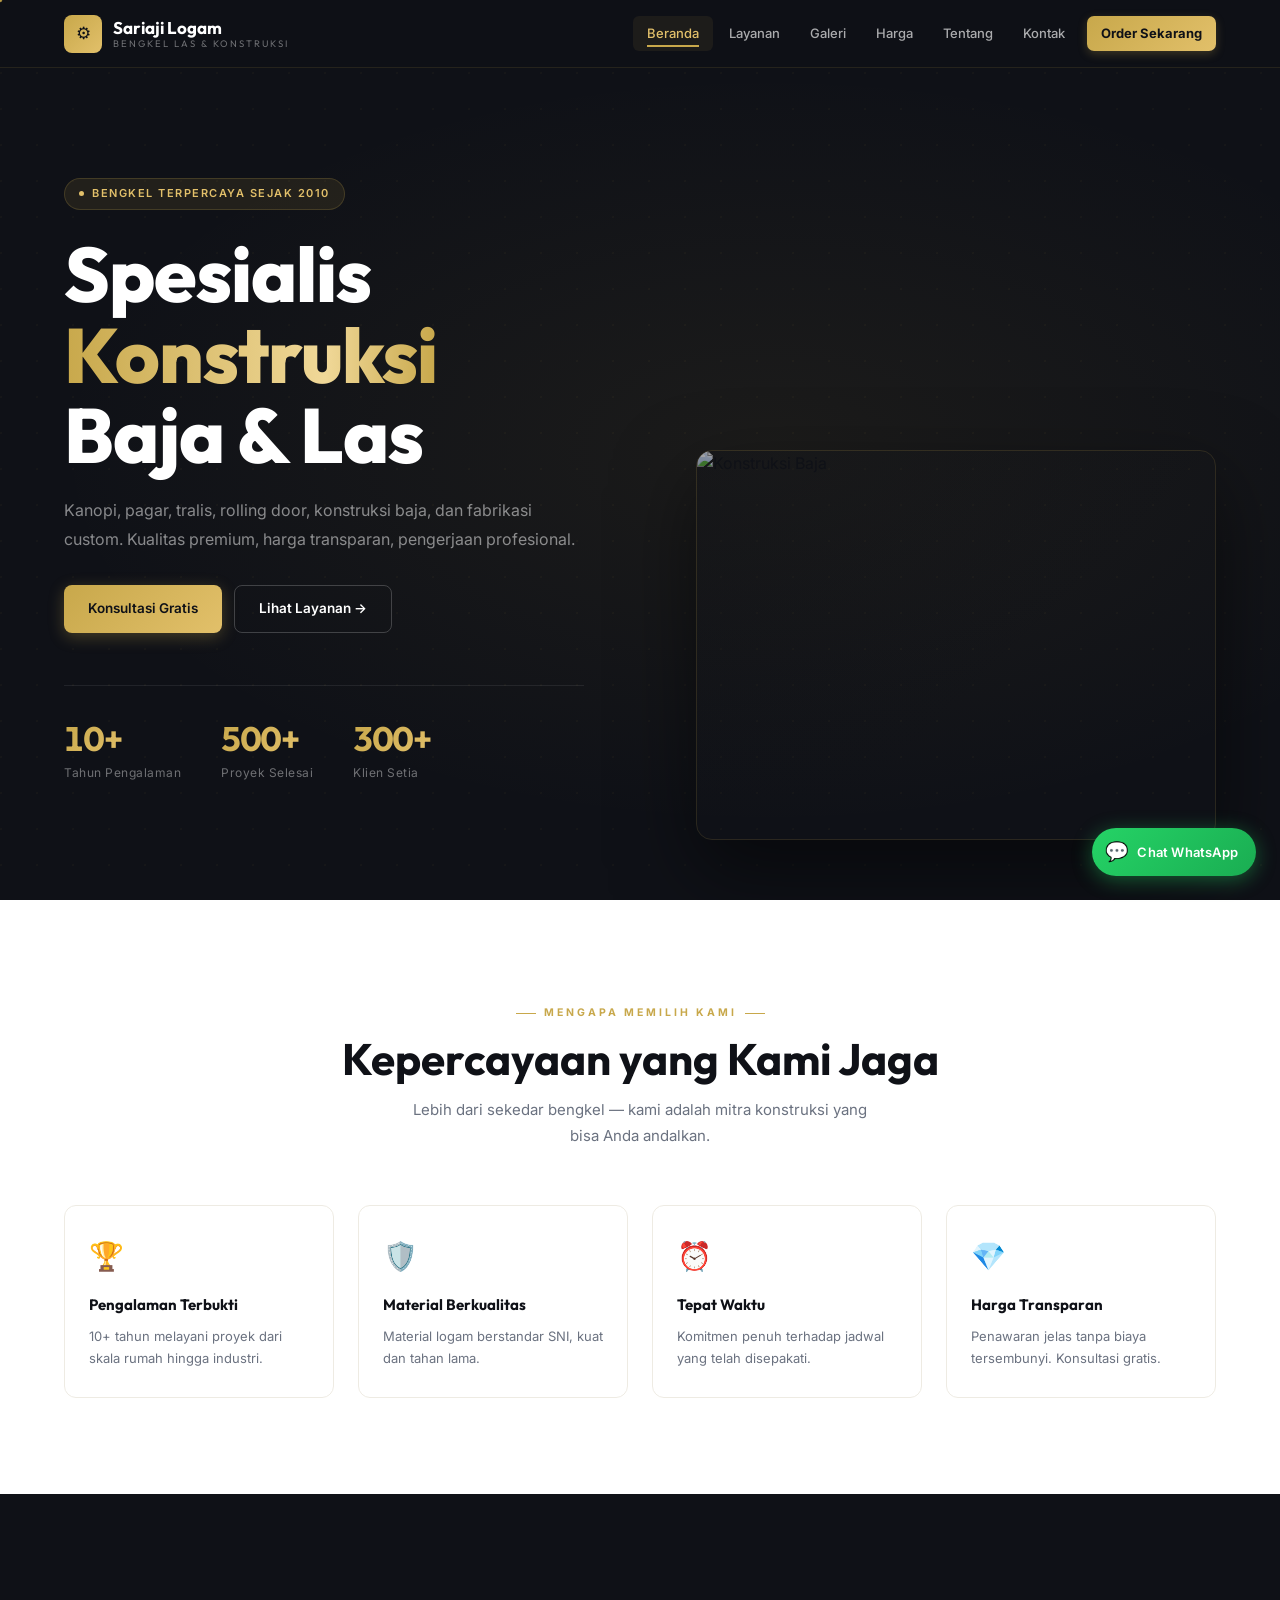
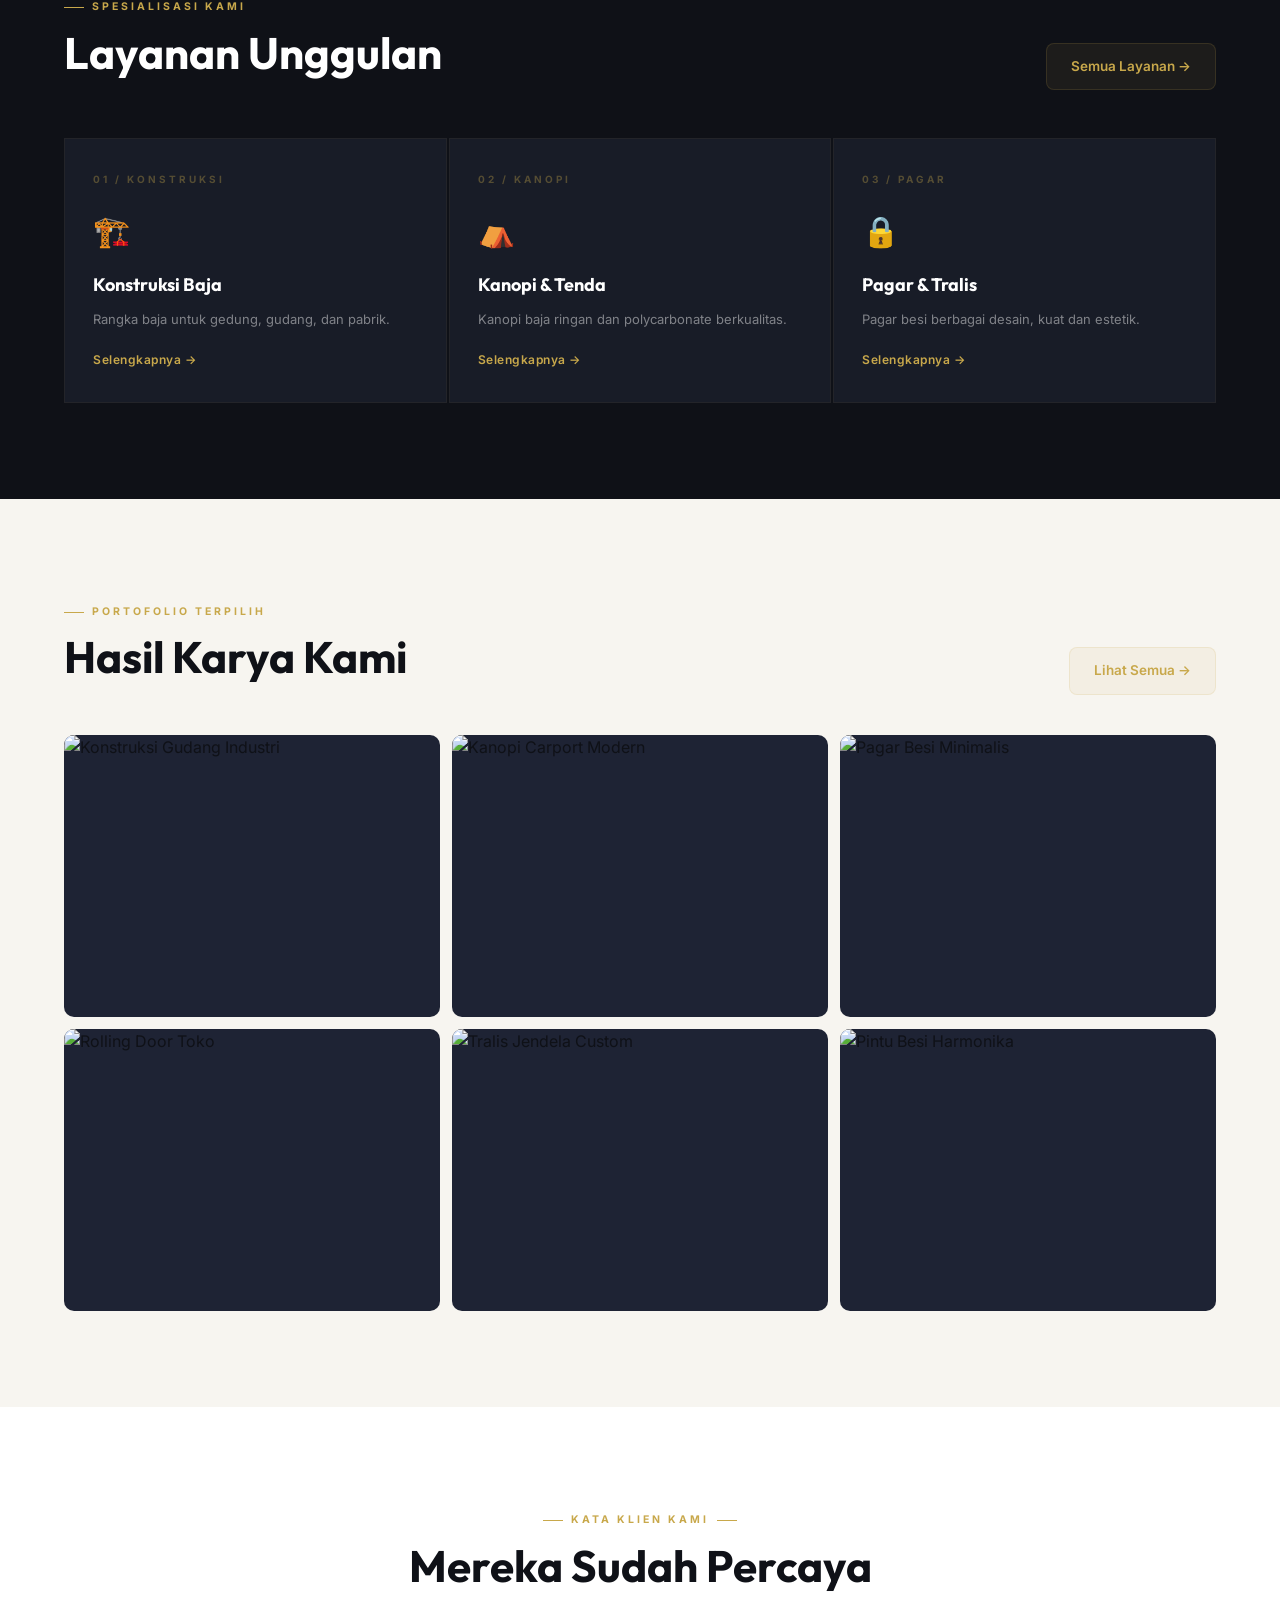
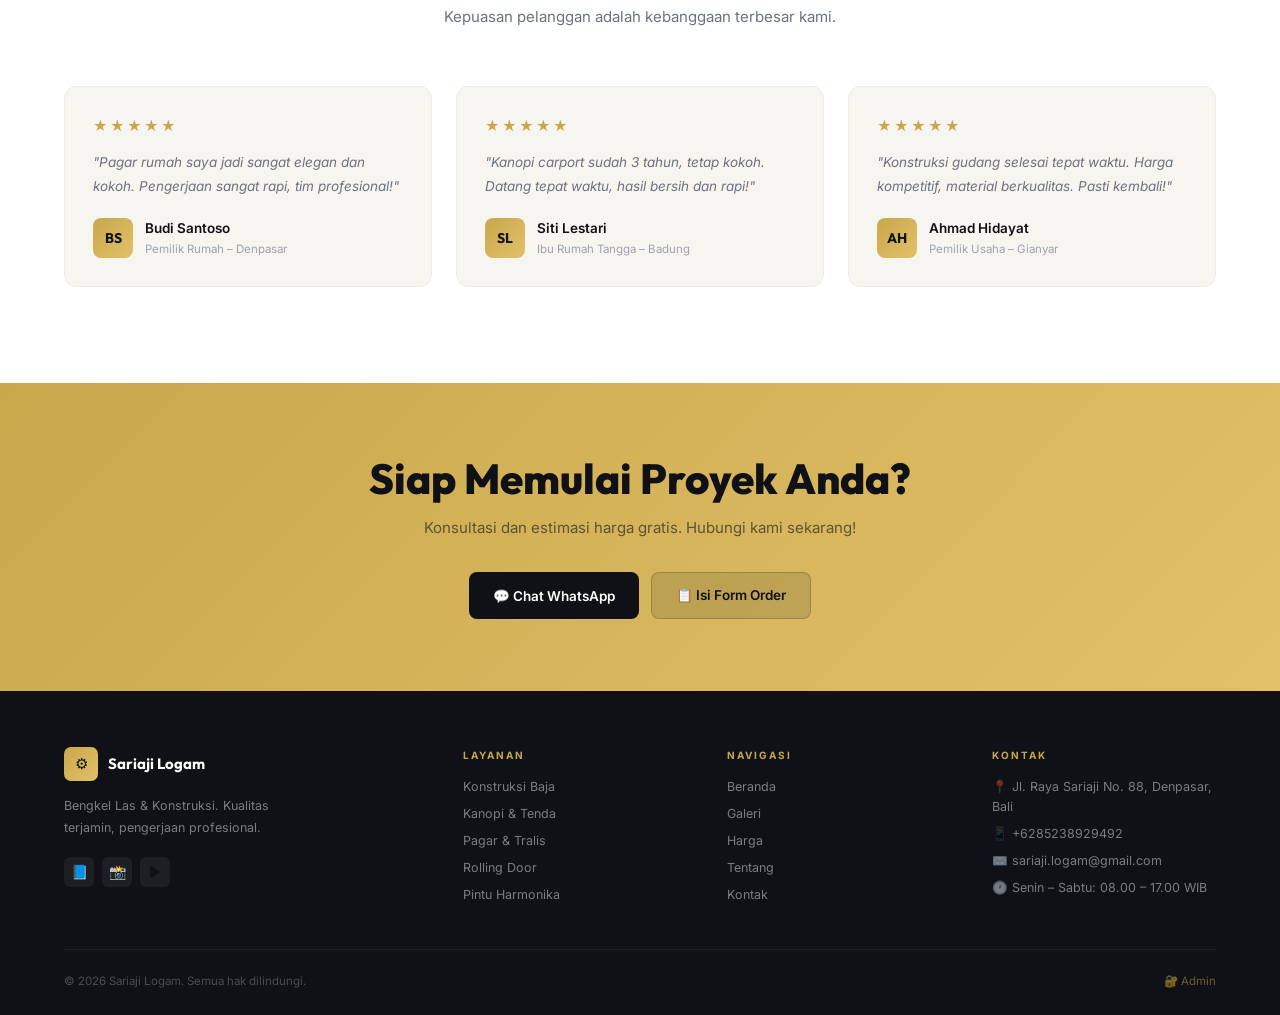
==== index.html @ da73a46d "kedua" ====
<!DOCTYPE html>
<html lang="id">
<head>
<meta charset="UTF-8"/>
<meta name="viewport" content="width=device-width,initial-scale=1.0"/>
<title>Sariaji Logam – Bengkel Las & Konstruksi</title>
<link rel="stylesheet" href="css/style.css"/>
<link rel="stylesheet" href="css/animate.css"/>
<link rel="stylesheet" href="css/home.css"/>
</head>
<body>

<div id="nav-root"></div>

<!-- HERO -->
<section class="hero">
  <div class="hero-grid"></div>
  <div class="hero-content">
    <div class="hero-badge a1">Bengkel Terpercaya Sejak 2010</div>
    <h1 class="a2">Spesialis<br><span class="gold-text gold-shimmer">Konstruksi</span><br>Baja & Las</h1>
    <p class="hero-desc a3">Kanopi, pagar, tralis, rolling door, konstruksi baja, dan fabrikasi custom. Kualitas premium, harga transparan, pengerjaan profesional.</p>
    <div class="hero-actions a4">
      <a href="pages/kontak.html" class="btn btn-gold">Konsultasi Gratis</a>
      <a href="pages/layanan.html" class="btn btn-outline">Lihat Layanan →</a>
    </div>
    <div class="hero-stats a5">
      <div class="hero-stat"><div class="hero-stat-num gold-text" data-count="10" data-suffix="+">10+</div><div class="hero-stat-lbl">Tahun Pengalaman</div></div>
      <div class="hero-stat"><div class="hero-stat-num gold-text" data-count="500" data-suffix="+">500+</div><div class="hero-stat-lbl">Proyek Selesai</div></div>
      <div class="hero-stat"><div class="hero-stat-num gold-text" data-count="300" data-suffix="+">300+</div><div class="hero-stat-lbl">Klien Setia</div></div>
    </div>
  </div>
  <div class="hero-visual a1">
    <img src="https://images.unsplash.com/photo-1504307651254-35680f356dfd?w=800&q=80" alt="Konstruksi Baja"/>
    <div class="hero-visual-overlay"></div>
  </div>
</section>

<!-- WHY -->
<section class="why">
  <div class="sec-head center reveal">
    <div class="tag">Mengapa Memilih Kami</div>
    <h2 class="sec-title">Kepercayaan yang Kami Jaga</h2>
    <p class="sec-sub">Lebih dari sekedar bengkel — kami adalah mitra konstruksi yang bisa Anda andalkan.</p>
  </div>
  <div class="why-grid stagger-children">
    <div class="why-card reveal"><div class="why-icon">🏆</div><div class="why-title">Pengalaman Terbukti</div><p class="why-desc">10+ tahun melayani proyek dari skala rumah hingga industri.</p></div>
    <div class="why-card reveal"><div class="why-icon">🛡️</div><div class="why-title">Material Berkualitas</div><p class="why-desc">Material logam berstandar SNI, kuat dan tahan lama.</p></div>
    <div class="why-card reveal"><div class="why-icon">⏰</div><div class="why-title">Tepat Waktu</div><p class="why-desc">Komitmen penuh terhadap jadwal yang telah disepakati.</p></div>
    <div class="why-card reveal"><div class="why-icon">💎</div><div class="why-title">Harga Transparan</div><p class="why-desc">Penawaran jelas tanpa biaya tersembunyi. Konsultasi gratis.</p></div>
  </div>
</section>

<!-- SERVICES PREVIEW -->
<section class="services-preview">
  <div class="sv-head reveal">
    <div>
      <div class="tag" style="color:var(--gold)">Spesialisasi Kami</div>
      <h2 class="sec-title" style="color:var(--white)">Layanan Unggulan</h2>
    </div>
    <a href="pages/layanan.html" class="btn btn-ghost">Semua Layanan →</a>
  </div>
  <div class="sv-grid" id="svGrid"></div>
</section>

<!-- MINI GALLERY -->
<section class="mini-gallery">
  <div class="mg-head reveal">
    <div>
      <div class="tag">Portofolio Terpilih</div>
      <h2 class="sec-title">Hasil Karya Kami</h2>
    </div>
    <a href="pages/galeri.html" class="btn btn-ghost">Lihat Semua →</a>
  </div>
  <div class="mg-grid" id="mgGrid"></div>
</section>

<!-- TESTIMONIALS -->
<section class="testi">
  <div class="sec-head center reveal">
    <div class="tag">Kata Klien Kami</div>
    <h2 class="sec-title">Mereka Sudah Percaya</h2>
    <p class="sec-sub">Kepuasan pelanggan adalah kebanggaan terbesar kami.</p>
  </div>
  <div class="ts-grid stagger-children">
    <div class="ts-card reveal"><div class="ts-stars">★★★★★</div><p class="ts-text">"Pagar rumah saya jadi sangat elegan dan kokoh. Pengerjaan sangat rapi, tim profesional!"</p><div class="ts-author"><div class="ts-avatar">BS</div><div><div class="ts-name">Budi Santoso</div><div class="ts-role">Pemilik Rumah – Denpasar</div></div></div></div>
    <div class="ts-card reveal"><div class="ts-stars">★★★★★</div><p class="ts-text">"Kanopi carport sudah 3 tahun, tetap kokoh. Datang tepat waktu, hasil bersih dan rapi!"</p><div class="ts-author"><div class="ts-avatar">SL</div><div><div class="ts-name">Siti Lestari</div><div class="ts-role">Ibu Rumah Tangga – Badung</div></div></div></div>
    <div class="ts-card reveal"><div class="ts-stars">★★★★★</div><p class="ts-text">"Konstruksi gudang selesai tepat waktu. Harga kompetitif, material berkualitas. Pasti kembali!"</p><div class="ts-author"><div class="ts-avatar">AH</div><div><div class="ts-name">Ahmad Hidayat</div><div class="ts-role">Pemilik Usaha – Gianyar</div></div></div></div>
  </div>
</section>

<!-- CTA BAND -->
<section class="cta-band">
  <h2>Siap Memulai Proyek Anda?</h2>
  <p>Konsultasi dan estimasi harga gratis. Hubungi kami sekarang!</p>
  <div class="cta-btns">
    <button class="btn btn-dark" id="ctaWA">💬 Chat WhatsApp</button>
    <a href="pages/kontak.html" class="btn" style="background:rgba(15,17,23,.12);color:var(--dark);border:1.5px solid rgba(15,17,23,.2)">📋 Isi Form Order</a>
  </div>
</section>

<div id="footer-root"></div>

<script src="js/app.js"></script>
<script>
document.getElementById('nav-root').innerHTML    = renderNavbar('beranda', '');
document.getElementById('footer-root').innerHTML = renderFooter('');

// Services
const sv = Store.get('layanan').filter(l=>l.aktif).slice(0,3);
document.getElementById('svGrid').innerHTML = sv.map((s,i)=>`
  <a href="pages/layanan.html" class="sv-card reveal">
    <div class="sv-num">0${i+1} / ${s.nama.split(' ')[0].toUpperCase()}</div>
    <div class="sv-icon">${s.icon}</div>
    <div class="sv-name">${s.nama}</div>
    <p class="sv-desc">${s.desc}</p>
    <div class="sv-link">Selengkapnya →</div>
  </a>`).join('');

// Gallery
const gl = Store.get('galeri').slice(0,6);
document.getElementById('mgGrid').innerHTML = gl.map(g=>`
  <div class="mg-item reveal">
    <img src="${g.img}" alt="${g.judul}" loading="lazy"/>
    <div class="mg-overlay"><div class="mg-label">${g.judul}</div></div>
  </div>`).join('');

// WA
document.getElementById('ctaWA').onclick = ()=>{
  const info = Store.get('info');
  window.open(`https://wa.me/${info.wa}?text=${encodeURIComponent('Halo Sariaji Logam, saya ingin konsultasi proyek.')}`, '_blank');
};

// Re-observe reveals
document.querySelectorAll('.reveal').forEach(el => ro.observe(el));
</script>
<script src="js/animate.js"></script>
<script src="../js/animate.js"></script>
</body>
</html>
---- css/style.css ----
@import url('https://fonts.googleapis.com/css2?family=Outfit:wght@300;400;500;600;700;800&family=Inter:wght@300;400;500;600&display=swap');

:root {
  --dark:    #0f1117;
  --dark2:   #181c27;
  --dark3:   #1e2334;
  --gold:    #c8a84b;
  --gold2:   #e2c06a;
  --gold3:   #f0d898;
  --light:   #f7f5f0;
  --light2:  #eeebe3;
  --white:   #ffffff;
  --text:    #0f1117;
  --muted:   #6b7280;
  --muted2:  #9ca3af;
  --border:  rgba(200,168,75,.15);
  --radius:  10px;
  --shadow:  0 4px 24px rgba(15,17,23,.08);
  --shadow2: 0 12px 48px rgba(15,17,23,.14);
  --trans:   all .22s ease;
}

*,*::before,*::after { margin:0; padding:0; box-sizing:border-box; }
html { scroll-behavior:smooth; }
body { font-family:'Inter',sans-serif; background:var(--light); color:var(--text); overflow-x:hidden; line-height:1.6; }
img { max-width:100%; height:auto; display:block; }
a { text-decoration:none; color:inherit; }
button { font-family:'Inter',sans-serif; cursor:pointer; border:none; }
::-webkit-scrollbar { width:5px; }
::-webkit-scrollbar-track { background:var(--light2); }
::-webkit-scrollbar-thumb { background:var(--gold); border-radius:3px; }

/* ── TYPOGRAPHY ── */
.gold-text {
  background:linear-gradient(135deg,var(--gold),var(--gold2));
  -webkit-background-clip:text; -webkit-text-fill-color:transparent; background-clip:text;
}
h1,h2,h3,h4 { font-family:'Outfit',sans-serif; line-height:1.15; }

.tag {
  display:inline-flex; align-items:center; gap:8px;
  font-size:10.5px; font-weight:700; letter-spacing:3px;
  text-transform:uppercase; color:var(--gold); margin-bottom:12px;
}
.tag::before { content:''; width:20px; height:1px; background:var(--gold); }

.sec-head { margin-bottom:56px; }
.sec-head.center { text-align:center; }
.sec-head.center .tag { justify-content:center; }
.sec-head.center .tag::before,.sec-head.center .tag::after { content:''; width:20px; height:1px; background:var(--gold); }

h2.sec-title {
  font-size:clamp(26px,3.8vw,44px); font-weight:700;
  color:var(--dark); margin-bottom:12px;
}
.sec-sub { font-size:15px; color:var(--muted); max-width:480px; line-height:1.75; }
.sec-head.center .sec-sub { margin:0 auto; }

/* ── BUTTONS ── */
.btn {
  display:inline-flex; align-items:center; gap:8px;
  font-weight:600; font-size:13.5px; padding:12px 24px;
  border-radius:8px; transition:var(--trans); cursor:pointer; border:none;
}
.btn-gold {
  background:linear-gradient(135deg,var(--gold),var(--gold2));
  color:var(--dark); box-shadow:0 4px 16px rgba(200,168,75,.3);
}
.btn-gold:hover { transform:translateY(-2px); box-shadow:0 8px 24px rgba(200,168,75,.4); }
.btn-outline { background:transparent; border:1.5px solid rgba(255,255,255,.2); color:var(--white); }
.btn-outline:hover { border-color:var(--gold); color:var(--gold); }
.btn-dark { background:var(--dark); color:var(--white); }
.btn-dark:hover { background:var(--dark3); transform:translateY(-1px); }
.btn-ghost { background:rgba(200,168,75,.08); color:var(--gold); border:1px solid var(--border); }
.btn-ghost:hover { background:rgba(200,168,75,.15); }

/* ── NAVBAR ── */
#navbar {
  position:fixed; top:0; left:0; right:0; z-index:999;
  height:68px; display:flex; align-items:center; justify-content:space-between;
  padding:0 5%; background:rgba(15,17,23,.96);
  backdrop-filter:blur(20px);
  border-bottom:1px solid rgba(200,168,75,.12);
  transition:var(--trans);
}
#navbar.scrolled { height:58px; }
.nb-logo { display:flex; align-items:center; gap:11px; }
.nb-logo-mark {
  width:38px; height:38px; border-radius:8px;
  background:linear-gradient(135deg,var(--gold),var(--gold2));
  display:flex; align-items:center; justify-content:center;
  font-size:17px; flex-shrink:0;
}
.nb-logo-text { color:var(--white); font-family:'Outfit',sans-serif; font-size:17px; font-weight:700; line-height:1.1; }
.nb-logo-text small { display:block; font-size:9.5px; font-weight:400; color:rgba(255,255,255,.4); letter-spacing:2px; text-transform:uppercase; }
.nb-links { display:flex; align-items:center; gap:2px; }
.nb-link {
  padding:7px 14px; color:rgba(255,255,255,.65); font-size:13px; font-weight:500;
  border-radius:6px; transition:var(--trans);
}
.nb-link:hover,.nb-link.active { color:var(--gold2); background:rgba(200,168,75,.08); }
.nb-cta {
  background:linear-gradient(135deg,var(--gold),var(--gold2)) !important;
  color:var(--dark) !important; font-weight:700 !important;
  border-radius:7px !important; margin-left:6px;
  box-shadow:0 3px 10px rgba(200,168,75,.25);
}
.nb-cta:hover { transform:translateY(-1px); box-shadow:0 6px 16px rgba(200,168,75,.35) !important; }
.nb-hamburger { display:none; flex-direction:column; gap:5px; background:none; border:none; padding:4px; }
.nb-hamburger span { display:block; width:21px; height:1.5px; background:var(--white); transition:.3s; }
.nb-mobile {
  display:none; position:fixed; inset:0; top:68px;
  background:rgba(15,17,23,.98); z-index:998;
  flex-direction:column; align-items:center; justify-content:center; gap:6px;
}
.nb-mobile.open { display:flex; }
.nb-mobile .nb-link { font-size:17px; padding:13px 48px; width:100%; text-align:center; }

/* ── PAGE HERO ── */
.page-hero {
  padding:140px 5% 72px;
  background:linear-gradient(150deg,var(--dark) 0%,var(--dark3) 100%);
  position:relative; overflow:hidden;
}
.page-hero::before {
  content:''; position:absolute; inset:0;
  background-image:radial-gradient(circle at 1px 1px,rgba(200,168,75,.04) 1px,transparent 0);
  background-size:36px 36px;
}
.page-hero-content { position:relative; z-index:2; text-align:center; }
.breadcrumb {
  display:flex; align-items:center; gap:6px; justify-content:center;
  font-size:11.5px; color:rgba(255,255,255,.35); margin-bottom:18px; letter-spacing:.5px;
}
.breadcrumb a { color:rgba(255,255,255,.35); }
.breadcrumb span { color:var(--gold); }
.page-hero h1 { font-size:clamp(32px,5vw,56px); font-weight:800; color:var(--white); margin-bottom:14px; }
.page-hero p { font-size:15px; color:rgba(255,255,255,.5); max-width:480px; margin:0 auto; line-height:1.75; }

/* ── FOOTER ── */
footer { background:var(--dark); padding:56px 5% 24px; }
.footer-grid { display:grid; grid-template-columns:1.6fr 1fr 1fr 1fr; gap:40px; margin-bottom:44px; }
.footer-logo { display:flex; align-items:center; gap:10px; margin-bottom:14px; }
.footer-logo-mark { width:34px; height:34px; border-radius:7px; background:linear-gradient(135deg,var(--gold),var(--gold2)); display:flex; align-items:center; justify-content:center; font-size:15px; }
.footer-logo-name { font-family:'Outfit',sans-serif; font-size:15px; font-weight:700; color:var(--white); }
.footer-tagline { font-size:12.5px; color:rgba(255,255,255,.45); line-height:1.75; max-width:210px; }
.footer-socials { display:flex; gap:8px; margin-top:18px; }
.social-icon { width:30px; height:30px; border-radius:6px; background:rgba(255,255,255,.06); display:flex; align-items:center; justify-content:center; font-size:14px; transition:var(--trans); }
.social-icon:hover { background:rgba(200,168,75,.18); }
.footer-col-title { font-size:10px; font-weight:700; letter-spacing:2px; text-transform:uppercase; color:var(--gold); margin-bottom:14px; }
.footer-links { display:flex; flex-direction:column; gap:7px; font-size:12.5px; color:rgba(255,255,255,.45); }
.footer-links a { transition:color .2s; }
.footer-links a:hover { color:var(--gold2); }
.footer-bottom { padding-top:22px; border-top:1px solid rgba(255,255,255,.06); display:flex; justify-content:space-between; align-items:center; font-size:11.5px; color:rgba(255,255,255,.25); flex-wrap:wrap; gap:8px; }
.footer-admin-link { color:rgba(200,168,75,.5) !important; transition:color .2s; }
.footer-admin-link:hover { color:var(--gold) !important; }

/* ── WA FLOAT ── */
.wa-float {
  position:fixed; bottom:24px; right:24px; z-index:997;
  height:48px; border-radius:40px; padding:0 18px 0 13px;
  background:linear-gradient(135deg,#25d366,#1aad52);
  display:inline-flex; align-items:center; gap:8px;
  box-shadow:0 4px 20px rgba(37,211,102,.4);
  transition:transform .25s cubic-bezier(.34,1.56,.64,1), box-shadow .25s ease;
  animation:waPulse 3s ease-in-out infinite;
  color:#fff; font-weight:600; font-size:13px; letter-spacing:.2px;
  text-decoration:none; white-space:nowrap;
}
.wa-float .wa-icon { font-size:19px; flex-shrink:0; }
.wa-float:hover { transform:scale(1.05) translateY(-2px); box-shadow:0 8px 28px rgba(37,211,102,.55); }
@keyframes waPulse {
  0%,100% { box-shadow:0 4px 20px rgba(37,211,102,.4); }
  50% { box-shadow:0 4px 28px rgba(37,211,102,.65), 0 0 0 8px rgba(37,211,102,.07); }
}

/* ── ANIMATIONS ── */
@keyframes fadeUp { from { opacity:0; transform:translateY(18px); } to { opacity:1; transform:translateY(0); } }
.a1 { animation:fadeUp .55s .0s ease both; }
.a2 { animation:fadeUp .55s .1s ease both; }
.a3 { animation:fadeUp .55s .2s ease both; }
.a4 { animation:fadeUp .55s .3s ease both; }
.a5 { animation:fadeUp .55s .4s ease both; }
.reveal { opacity:0; transform:translateY(20px); transition:opacity .55s ease, transform .55s ease; }
.reveal.visible { opacity:1; transform:none; }

/* ── UTILS ── */
.container { max-width:1200px; margin:0 auto; padding:0 5%; }
.text-center { text-align:center; }
.mt-32 { margin-top:32px; }
section { padding:96px 5%; }

/* ── RESPONSIVE ── */
@media(max-width:1024px) { .footer-grid { grid-template-columns:1fr 1fr; } }
@media(max-width:768px) {
  .nb-links { display:none; }
  .nb-hamburger { display:flex; }
  .footer-grid { grid-template-columns:1fr 1fr; gap:24px; }
  section { padding:72px 5%; }
}
@media(max-width:480px) { .footer-grid { grid-template-columns:1fr; } }
---- css/home.css ----
/* ══ HOME PAGE ══ */

/* HERO */
.hero {
  min-height:100vh; display:flex; align-items:center;
  background:var(--dark); position:relative; overflow:hidden;
  padding:120px 5% 60px;
}
.hero::before {
  content:''; position:absolute; inset:0;
  background:radial-gradient(ellipse 80% 60% at 60% 50%, rgba(200,168,75,.07) 0%, transparent 70%);
}
.hero-grid { position:absolute; inset:0; background-image:radial-gradient(circle at 1px 1px,rgba(200,168,75,.04) 1px,transparent 0); background-size:36px 36px; }
.hero-content { position:relative; z-index:2; max-width:680px; }
.hero-badge {
  display:inline-flex; align-items:center; gap:8px;
  background:rgba(200,168,75,.1); border:1px solid rgba(200,168,75,.2);
  color:var(--gold2); font-size:11px; font-weight:600; letter-spacing:1.5px;
  text-transform:uppercase; padding:6px 14px; border-radius:20px; margin-bottom:24px;
}
.hero-badge::before { content:''; width:5px; height:5px; border-radius:50%; background:var(--gold2); animation:blink 1.5s infinite; }
@keyframes blink { 0%,100%{opacity:1} 50%{opacity:.3} }
.hero h1 {
  font-size:clamp(42px,6vw,78px); font-weight:800; color:var(--white);
  line-height:1.05; margin-bottom:20px; letter-spacing:-1px;
}
.hero-desc { font-size:16px; color:rgba(255,255,255,.5); max-width:520px; line-height:1.8; margin-bottom:32px; }
.hero-actions { display:flex; gap:12px; flex-wrap:wrap; margin-bottom:52px; }
.hero-stats { display:flex; gap:40px; padding-top:36px; border-top:1px solid rgba(255,255,255,.08); }
.hero-stat-num { font-family:'Outfit',sans-serif; font-size:34px; font-weight:700; line-height:1; }
.hero-stat-lbl { font-size:12px; color:rgba(255,255,255,.4); margin-top:4px; letter-spacing:.5px; }
.hero-visual {
  position:absolute; right:5%; top:50%; transform:translateY(-50%);
  width:42%; max-width:520px; aspect-ratio:4/3;
  border-radius:16px; overflow:hidden;
  box-shadow:0 32px 80px rgba(0,0,0,.5);
  border:1px solid rgba(200,168,75,.15);
}
.hero-visual img { width:100%; height:100%; object-fit:cover; }
.hero-visual-overlay {
  position:absolute; inset:0;
  background:linear-gradient(135deg,rgba(15,17,23,.4) 0%,transparent 60%);
}

/* WHY */
.why { background:var(--white); }
.why-grid { display:grid; grid-template-columns:repeat(4,1fr); gap:24px; }
.why-card {
  padding:28px 24px; border-radius:12px;
  border:1px solid var(--light2);
  transition:var(--trans);
}
.why-card:hover { border-color:var(--border); box-shadow:var(--shadow); transform:translateY(-3px); }
.why-icon { font-size:28px; margin-bottom:14px; }
.why-title { font-family:'Outfit',sans-serif; font-size:15px; font-weight:700; color:var(--dark); margin-bottom:8px; }
.why-desc { font-size:13px; color:var(--muted); line-height:1.7; }

/* SERVICES PREVIEW */
.services-preview { background:var(--dark); }
.services-preview .sec-title { color:var(--white); }
.services-preview .sec-sub { color:rgba(255,255,255,.45); }
.sv-head { display:flex; justify-content:space-between; align-items:flex-end; margin-bottom:48px; flex-wrap:wrap; gap:20px; }
.sv-grid { display:grid; grid-template-columns:repeat(3,1fr); gap:2px; }
.sv-card {
  background:var(--dark2); padding:32px 28px;
  transition:var(--trans); display:block;
  border:1px solid rgba(200,168,75,.06);
}
.sv-card:hover { background:var(--dark3); border-color:rgba(200,168,75,.2); }
.sv-num { font-size:10px; font-weight:700; letter-spacing:3px; color:rgba(200,168,75,.35); margin-bottom:20px; }
.sv-icon { font-size:30px; margin-bottom:16px; }
.sv-name { font-family:'Outfit',sans-serif; font-size:18px; font-weight:700; color:var(--white); margin-bottom:8px; }
.sv-desc { font-size:13px; color:rgba(255,255,255,.45); line-height:1.7; margin-bottom:20px; }
.sv-link { font-size:12px; font-weight:600; color:var(--gold); letter-spacing:.5px; }
.sv-card:hover .sv-link { color:var(--gold2); }

/* MINI GALLERY */
.mini-gallery { background:var(--light); }
.mg-head { display:flex; justify-content:space-between; align-items:flex-end; margin-bottom:40px; flex-wrap:wrap; gap:16px; }
.mg-grid { display:grid; grid-template-columns:repeat(3,1fr); gap:12px; }
.mg-item {
  aspect-ratio:4/3; border-radius:10px; overflow:hidden;
  position:relative; cursor:pointer;
  background:var(--dark3);
}
.mg-item img { width:100%; height:100%; object-fit:cover; transition:transform .4s; }
.mg-item:hover img { transform:scale(1.05); }
.mg-overlay {
  position:absolute; inset:0;
  background:linear-gradient(to top,rgba(15,17,23,.7) 0%,transparent 60%);
  opacity:0; transition:.3s;
  display:flex; align-items:flex-end; padding:16px;
}
.mg-item:hover .mg-overlay { opacity:1; }
.mg-label { font-size:13px; font-weight:600; color:var(--white); }
.mg-placeholder {
  width:100%; height:100%; display:flex; flex-direction:column;
  align-items:center; justify-content:center; gap:8px;
  background:linear-gradient(135deg,var(--dark2),var(--dark3));
  color:rgba(255,255,255,.3); font-size:12px;
}
.mg-placeholder span:first-child { font-size:32px; }

/* TESTIMONIALS */
.testi { background:var(--white); }
.ts-grid { display:grid; grid-template-columns:repeat(3,1fr); gap:24px; }
.ts-card {
  padding:28px; border-radius:12px;
  border:1px solid var(--light2); background:var(--light);
  transition:var(--trans);
}
.ts-card:hover { border-color:var(--border); box-shadow:var(--shadow); }
.ts-stars { color:var(--gold); font-size:14px; margin-bottom:14px; letter-spacing:2px; }
.ts-text { font-size:13.5px; color:var(--muted); line-height:1.75; margin-bottom:20px; font-style:italic; }
.ts-author { display:flex; align-items:center; gap:12px; }
.ts-avatar {
  width:40px; height:40px; border-radius:8px; flex-shrink:0;
  background:linear-gradient(135deg,var(--gold),var(--gold2));
  display:flex; align-items:center; justify-content:center;
  font-family:'Outfit',sans-serif; font-size:14px; font-weight:700; color:var(--dark);
}
.ts-name { font-weight:600; font-size:13.5px; color:var(--dark); }
.ts-role { font-size:11.5px; color:var(--muted2); }

/* CTA BAND */
.cta-band {
  background:linear-gradient(135deg,var(--gold) 0%,var(--gold2) 100%);
  padding:72px 5%; text-align:center;
}
.cta-band h2 { font-size:clamp(26px,4vw,42px); font-weight:800; color:var(--dark); margin-bottom:12px; }
.cta-band p { font-size:15px; color:rgba(15,17,23,.6); margin-bottom:32px; }
.cta-btns { display:flex; gap:12px; justify-content:center; flex-wrap:wrap; }

/* RESPONSIVE */
@media(max-width:1024px) {
  .why-grid { grid-template-columns:repeat(2,1fr); }
  .sv-grid { grid-template-columns:repeat(2,1fr); }
  .hero-visual { display:none; }
  .hero h1 { font-size:clamp(36px,6vw,58px); }
}
@media(max-width:768px) {
  .why-grid { grid-template-columns:repeat(2,1fr); gap:16px; }
  .sv-grid { grid-template-columns:1fr; }
  .mg-grid { grid-template-columns:repeat(2,1fr); }
  .ts-grid { grid-template-columns:1fr; }
  .hero-stats { gap:24px; }
}
@media(max-width:480px) {
  .why-grid { grid-template-columns:1fr; }
  .mg-grid { grid-template-columns:1fr; }
}
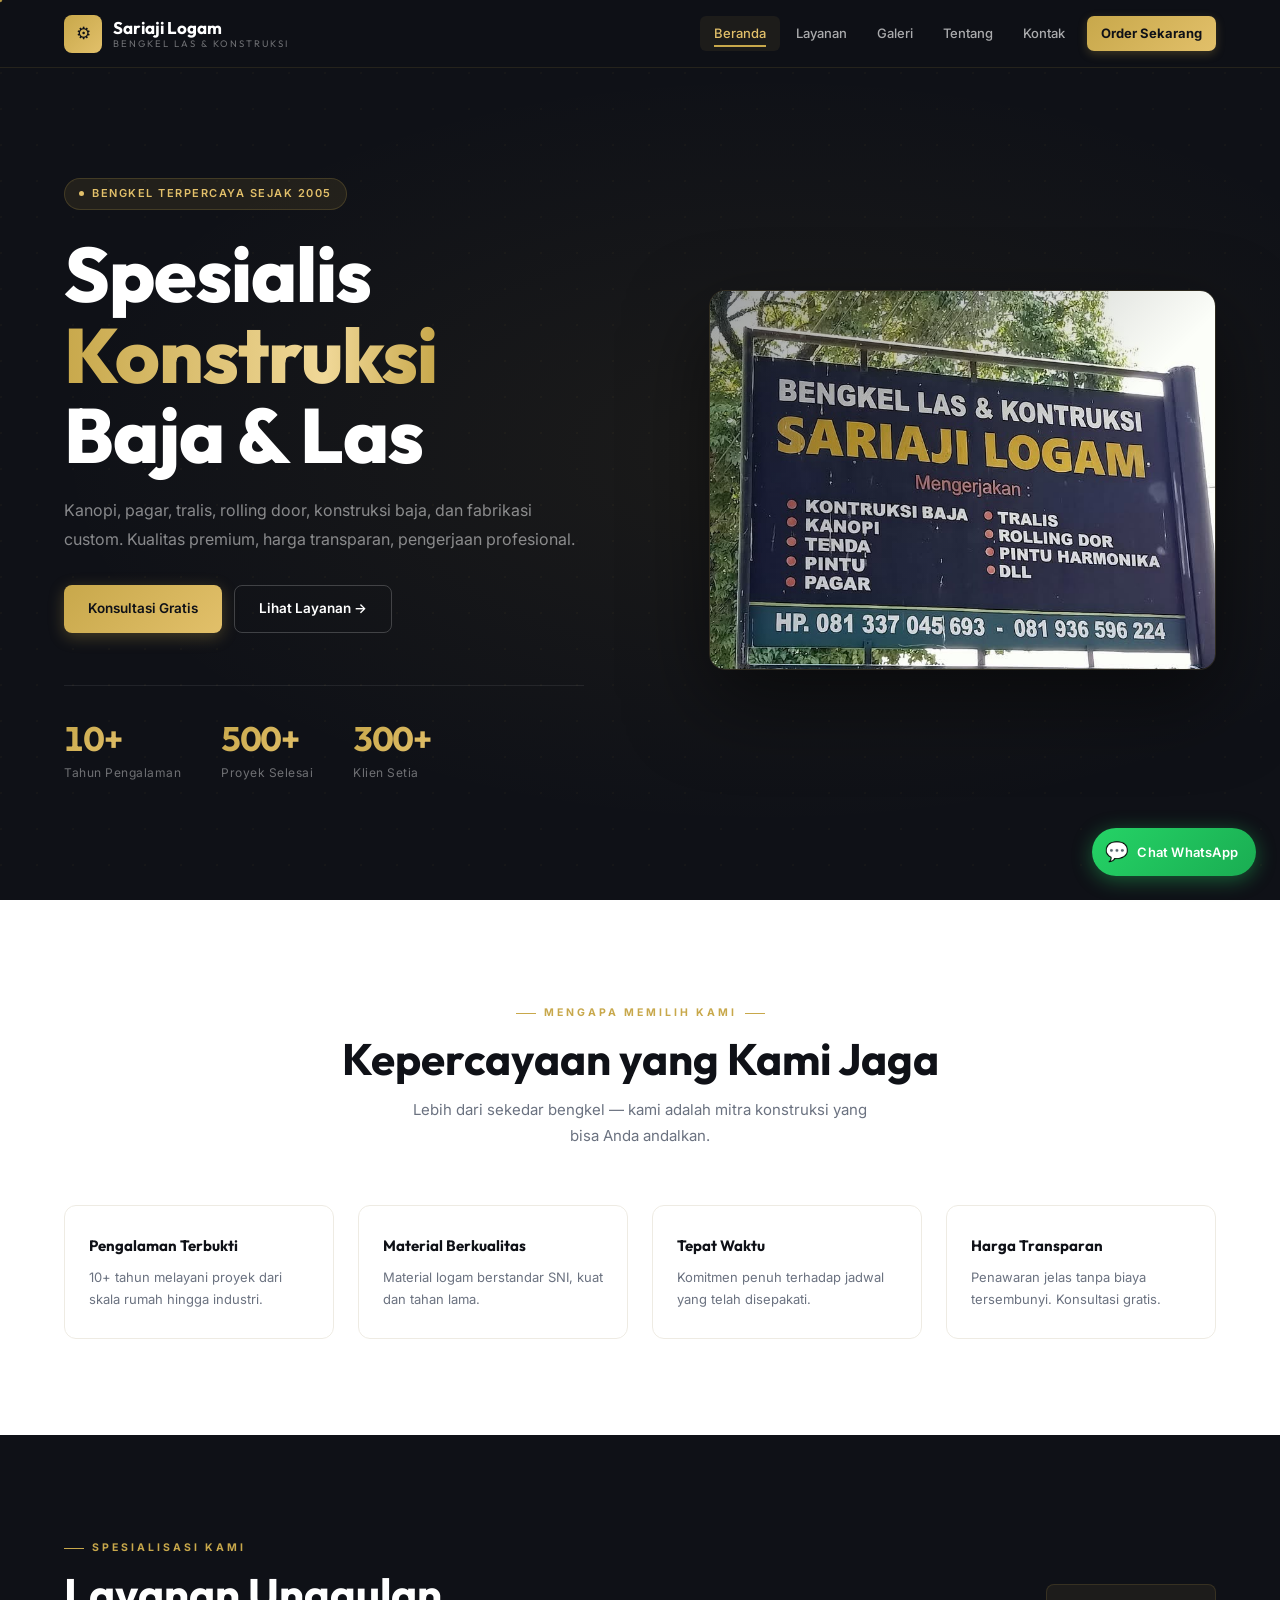
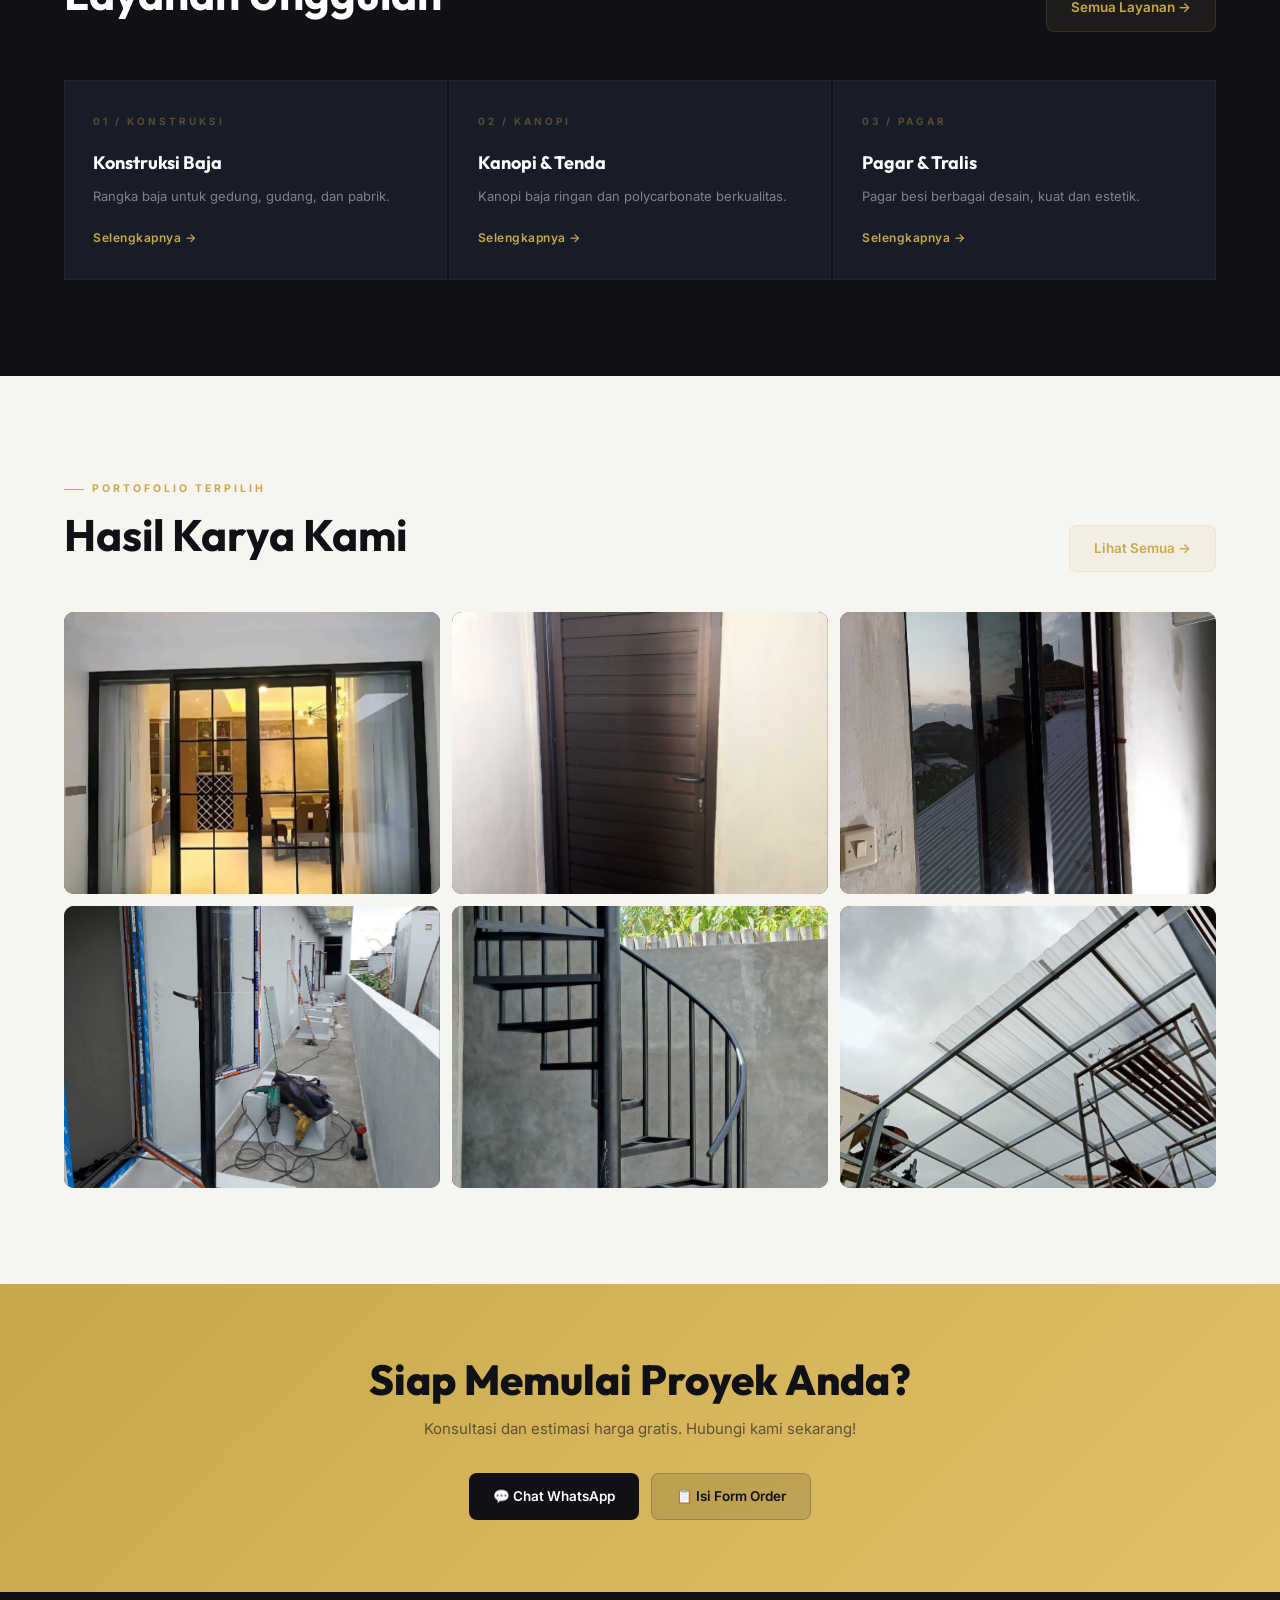
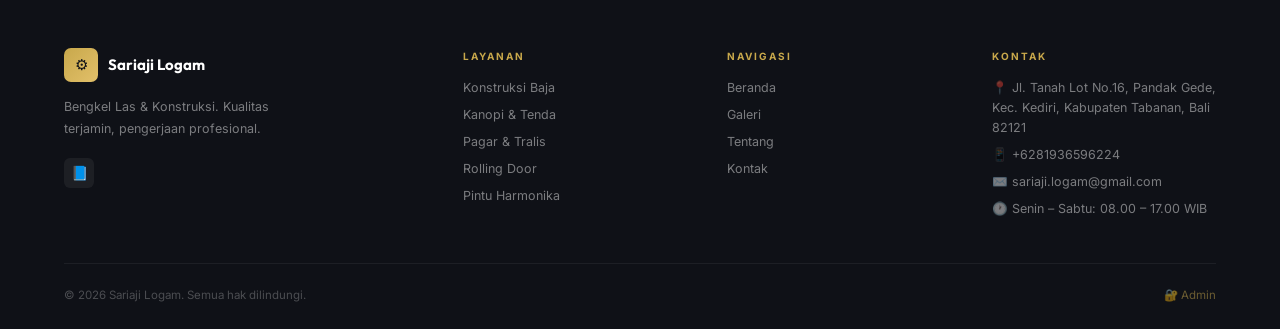
==== commit 8ee7c769: "Update galeri foto asli bengkel" ====
--- a/index.html
+++ b/index.html
@@ -16,8 +16,12 @@
 <section class="hero">
   <div class="hero-grid"></div>
   <div class="hero-content">
-    <div class="hero-badge a1">Bengkel Terpercaya Sejak 2010</div>
-    <h1 class="a2">Spesialis<br><span class="gold-text gold-shimmer">Konstruksi</span><br>Baja & Las</h1>
+    <div class="hero-badge a1">Bengkel Terpercaya Sejak 2005</div>
+  <!-- Foto hero khusus mobile -->
+  <div class="hero-img-mobile a2">
+    <img src="images/hero.jpeg" alt="Sariaji Logam"/>
+  </div>
+  <h1 class="a2">Spesialis<br><span class="gold-text gold-shimmer">Konstruksi</span><br>Baja & Las</h1>
     <p class="hero-desc a3">Kanopi, pagar, tralis, rolling door, konstruksi baja, dan fabrikasi custom. Kualitas premium, harga transparan, pengerjaan profesional.</p>
     <div class="hero-actions a4">
       <a href="pages/kontak.html" class="btn btn-gold">Konsultasi Gratis</a>
@@ -30,7 +34,7 @@
     </div>
   </div>
   <div class="hero-visual a1">
-    <img src="https://images.unsplash.com/photo-1504307651254-35680f356dfd?w=800&q=80" alt="Konstruksi Baja"/>
+    <img src="images/hero.jpeg" alt="Sariaji Logam"/>
     <div class="hero-visual-overlay"></div>
   </div>
 </section>
@@ -43,10 +47,10 @@
     <p class="sec-sub">Lebih dari sekedar bengkel — kami adalah mitra konstruksi yang bisa Anda andalkan.</p>
   </div>
   <div class="why-grid stagger-children">
-    <div class="why-card reveal"><div class="why-icon">🏆</div><div class="why-title">Pengalaman Terbukti</div><p class="why-desc">10+ tahun melayani proyek dari skala rumah hingga industri.</p></div>
-    <div class="why-card reveal"><div class="why-icon">🛡️</div><div class="why-title">Material Berkualitas</div><p class="why-desc">Material logam berstandar SNI, kuat dan tahan lama.</p></div>
-    <div class="why-card reveal"><div class="why-icon">⏰</div><div class="why-title">Tepat Waktu</div><p class="why-desc">Komitmen penuh terhadap jadwal yang telah disepakati.</p></div>
-    <div class="why-card reveal"><div class="why-icon">💎</div><div class="why-title">Harga Transparan</div><p class="why-desc">Penawaran jelas tanpa biaya tersembunyi. Konsultasi gratis.</p></div>
+    <div class="why-card reveal"><div class="why-title">Pengalaman Terbukti</div><p class="why-desc">10+ tahun melayani proyek dari skala rumah hingga industri.</p></div>
+    <div class="why-card reveal"><div class="why-title">Material Berkualitas</div><p class="why-desc">Material logam berstandar SNI, kuat dan tahan lama.</p></div>
+    <div class="why-card reveal"><div class="why-title">Tepat Waktu</div><p class="why-desc">Komitmen penuh terhadap jadwal yang telah disepakati.</p></div>
+    <div class="why-card reveal"><div class="why-title">Harga Transparan</div><p class="why-desc">Penawaran jelas tanpa biaya tersembunyi. Konsultasi gratis.</p></div>
   </div>
 </section>
 
@@ -72,20 +76,6 @@
     <a href="pages/galeri.html" class="btn btn-ghost">Lihat Semua →</a>
   </div>
   <div class="mg-grid" id="mgGrid"></div>
-</section>
-
-<!-- TESTIMONIALS -->
-<section class="testi">
-  <div class="sec-head center reveal">
-    <div class="tag">Kata Klien Kami</div>
-    <h2 class="sec-title">Mereka Sudah Percaya</h2>
-    <p class="sec-sub">Kepuasan pelanggan adalah kebanggaan terbesar kami.</p>
-  </div>
-  <div class="ts-grid stagger-children">
-    <div class="ts-card reveal"><div class="ts-stars">★★★★★</div><p class="ts-text">"Pagar rumah saya jadi sangat elegan dan kokoh. Pengerjaan sangat rapi, tim profesional!"</p><div class="ts-author"><div class="ts-avatar">BS</div><div><div class="ts-name">Budi Santoso</div><div class="ts-role">Pemilik Rumah – Denpasar</div></div></div></div>
-    <div class="ts-card reveal"><div class="ts-stars">★★★★★</div><p class="ts-text">"Kanopi carport sudah 3 tahun, tetap kokoh. Datang tepat waktu, hasil bersih dan rapi!"</p><div class="ts-author"><div class="ts-avatar">SL</div><div><div class="ts-name">Siti Lestari</div><div class="ts-role">Ibu Rumah Tangga – Badung</div></div></div></div>
-    <div class="ts-card reveal"><div class="ts-stars">★★★★★</div><p class="ts-text">"Konstruksi gudang selesai tepat waktu. Harga kompetitif, material berkualitas. Pasti kembali!"</p><div class="ts-author"><div class="ts-avatar">AH</div><div><div class="ts-name">Ahmad Hidayat</div><div class="ts-role">Pemilik Usaha – Gianyar</div></div></div></div>
-  </div>
 </section>
 
 <!-- CTA BAND -->
--- a/css/home.css
+++ b/css/home.css
@@ -3,6 +3,7 @@
 /* HERO */
 .hero {
   min-height:100vh; display:flex; align-items:center;
+  justify-content:space-between; gap:5%;
   background:var(--dark); position:relative; overflow:hidden;
   padding:120px 5% 60px;
 }
@@ -11,7 +12,7 @@
   background:radial-gradient(ellipse 80% 60% at 60% 50%, rgba(200,168,75,.07) 0%, transparent 70%);
 }
 .hero-grid { position:absolute; inset:0; background-image:radial-gradient(circle at 1px 1px,rgba(200,168,75,.04) 1px,transparent 0); background-size:36px 36px; }
-.hero-content { position:relative; z-index:2; max-width:680px; }
+.hero-content { position:relative; z-index:2; max-width:580px; flex-shrink:0; }
 .hero-badge {
   display:inline-flex; align-items:center; gap:8px;
   background:rgba(200,168,75,.1); border:1px solid rgba(200,168,75,.2);
@@ -29,18 +30,31 @@
 .hero-stats { display:flex; gap:40px; padding-top:36px; border-top:1px solid rgba(255,255,255,.08); }
 .hero-stat-num { font-family:'Outfit',sans-serif; font-size:34px; font-weight:700; line-height:1; }
 .hero-stat-lbl { font-size:12px; color:rgba(255,255,255,.4); margin-top:4px; letter-spacing:.5px; }
+
+/* FOTO KANAN — tidak absolute lagi */
 .hero-visual {
-  position:absolute; right:5%; top:50%; transform:translateY(-50%);
-  width:42%; max-width:520px; aspect-ratio:4/3;
+  position:relative; flex-shrink:0;
+  width:44%; max-width:520px; aspect-ratio:4/3;
   border-radius:16px; overflow:hidden;
   box-shadow:0 32px 80px rgba(0,0,0,.5);
   border:1px solid rgba(200,168,75,.15);
+  z-index:2;
 }
 .hero-visual img { width:100%; height:100%; object-fit:cover; }
 .hero-visual-overlay {
   position:absolute; inset:0;
   background:linear-gradient(135deg,rgba(15,17,23,.4) 0%,transparent 60%);
 }
+
+.hero-img-mobile {
+  display:none;
+  width:100%; aspect-ratio:16/9;
+  border-radius:12px; overflow:hidden;
+  margin-bottom:28px;
+  border:1px solid rgba(255,255,255,.06);
+  box-shadow:0 16px 48px rgba(0,0,0,.45);
+}
+.hero-img-mobile img { width:100%; height:100%; object-fit:cover; }
 
 /* WHY */
 .why { background:var(--white); }
@@ -135,7 +149,16 @@
 @media(max-width:1024px) {
   .why-grid { grid-template-columns:repeat(2,1fr); }
   .sv-grid { grid-template-columns:repeat(2,1fr); }
-  .hero-visual { display:none; }
+  .hero-visual { display:none; }          /* sembunyikan foto kanan */
+  .hero-img-mobile { display:block; }     /* tampilkan foto mobile */
+  .hero {
+    flex-direction:column;                /* stack vertikal */
+    align-items:flex-start;
+    padding-top:100px;
+    justify-content:flex-start;
+    gap:0;
+  }
+  .hero-content { max-width:100%; }
   .hero h1 { font-size:clamp(36px,6vw,58px); }
 }
 @media(max-width:768px) {
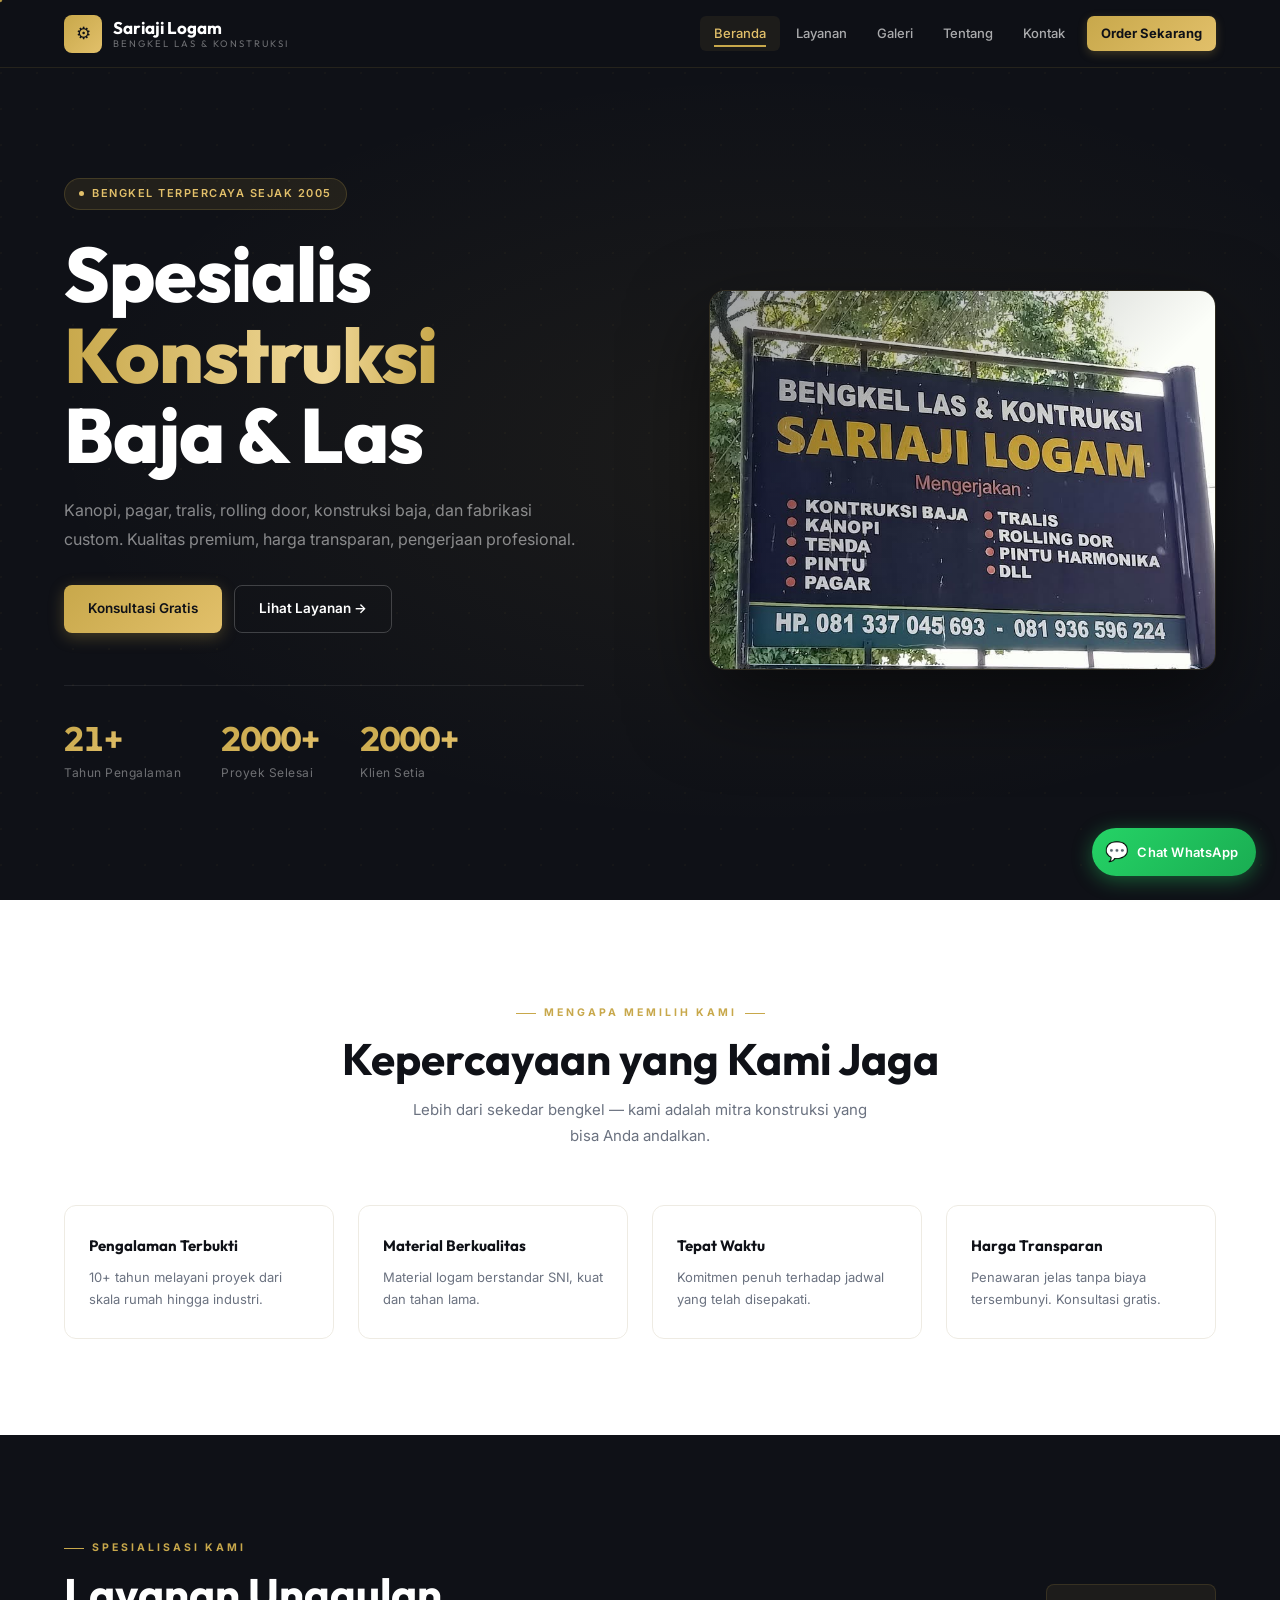
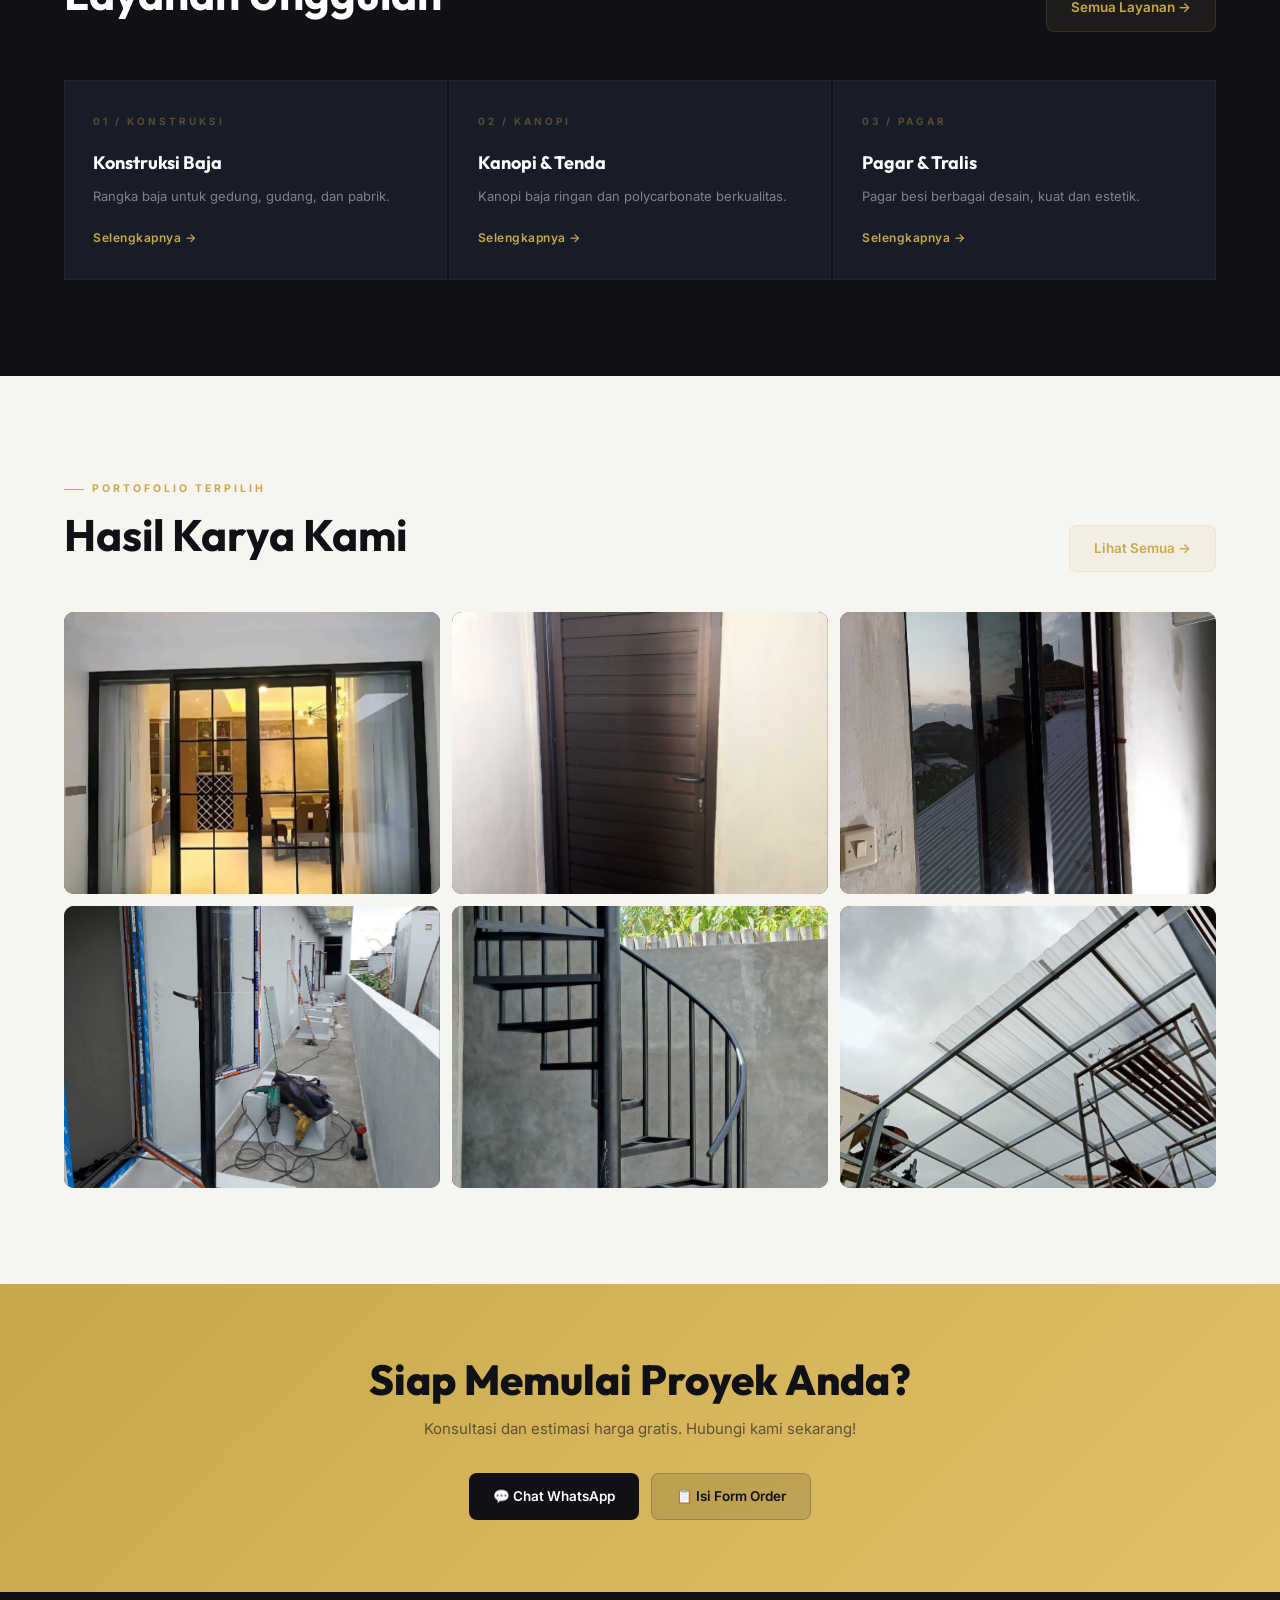
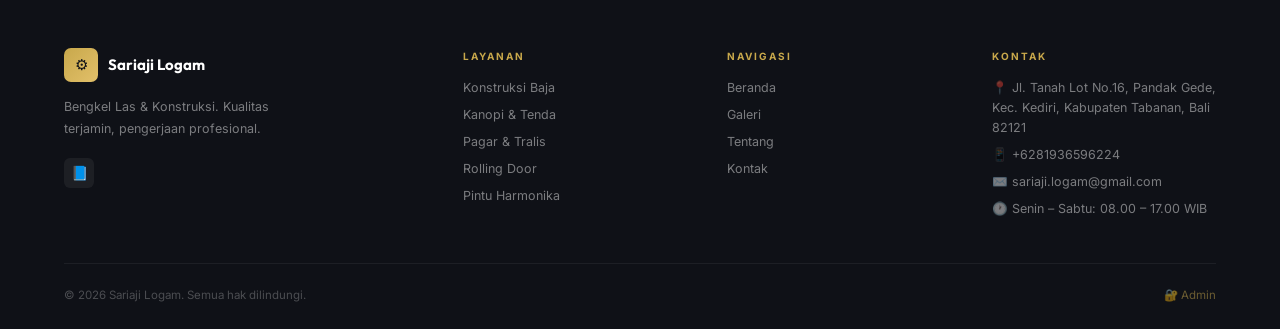
==== commit 846e6b01: "baru 20" ====
--- a/index.html
+++ b/index.html
@@ -28,9 +28,9 @@
       <a href="pages/layanan.html" class="btn btn-outline">Lihat Layanan →</a>
     </div>
     <div class="hero-stats a5">
-      <div class="hero-stat"><div class="hero-stat-num gold-text" data-count="10" data-suffix="+">10+</div><div class="hero-stat-lbl">Tahun Pengalaman</div></div>
-      <div class="hero-stat"><div class="hero-stat-num gold-text" data-count="500" data-suffix="+">500+</div><div class="hero-stat-lbl">Proyek Selesai</div></div>
-      <div class="hero-stat"><div class="hero-stat-num gold-text" data-count="300" data-suffix="+">300+</div><div class="hero-stat-lbl">Klien Setia</div></div>
+      <div class="hero-stat"><div class="hero-stat-num gold-text" data-count="21" data-suffix="+">21+</div><div class="hero-stat-lbl">Tahun Pengalaman</div></div>
+      <div class="hero-stat"><div class="hero-stat-num gold-text" data-count="2000" data-suffix="+">2000+</div><div class="hero-stat-lbl">Proyek Selesai</div></div>
+      <div class="hero-stat"><div class="hero-stat-num gold-text" data-count="2000" data-suffix="+">2000+</div><div class="hero-stat-lbl">Klien Setia</div></div>
     </div>
   </div>
   <div class="hero-visual a1">
